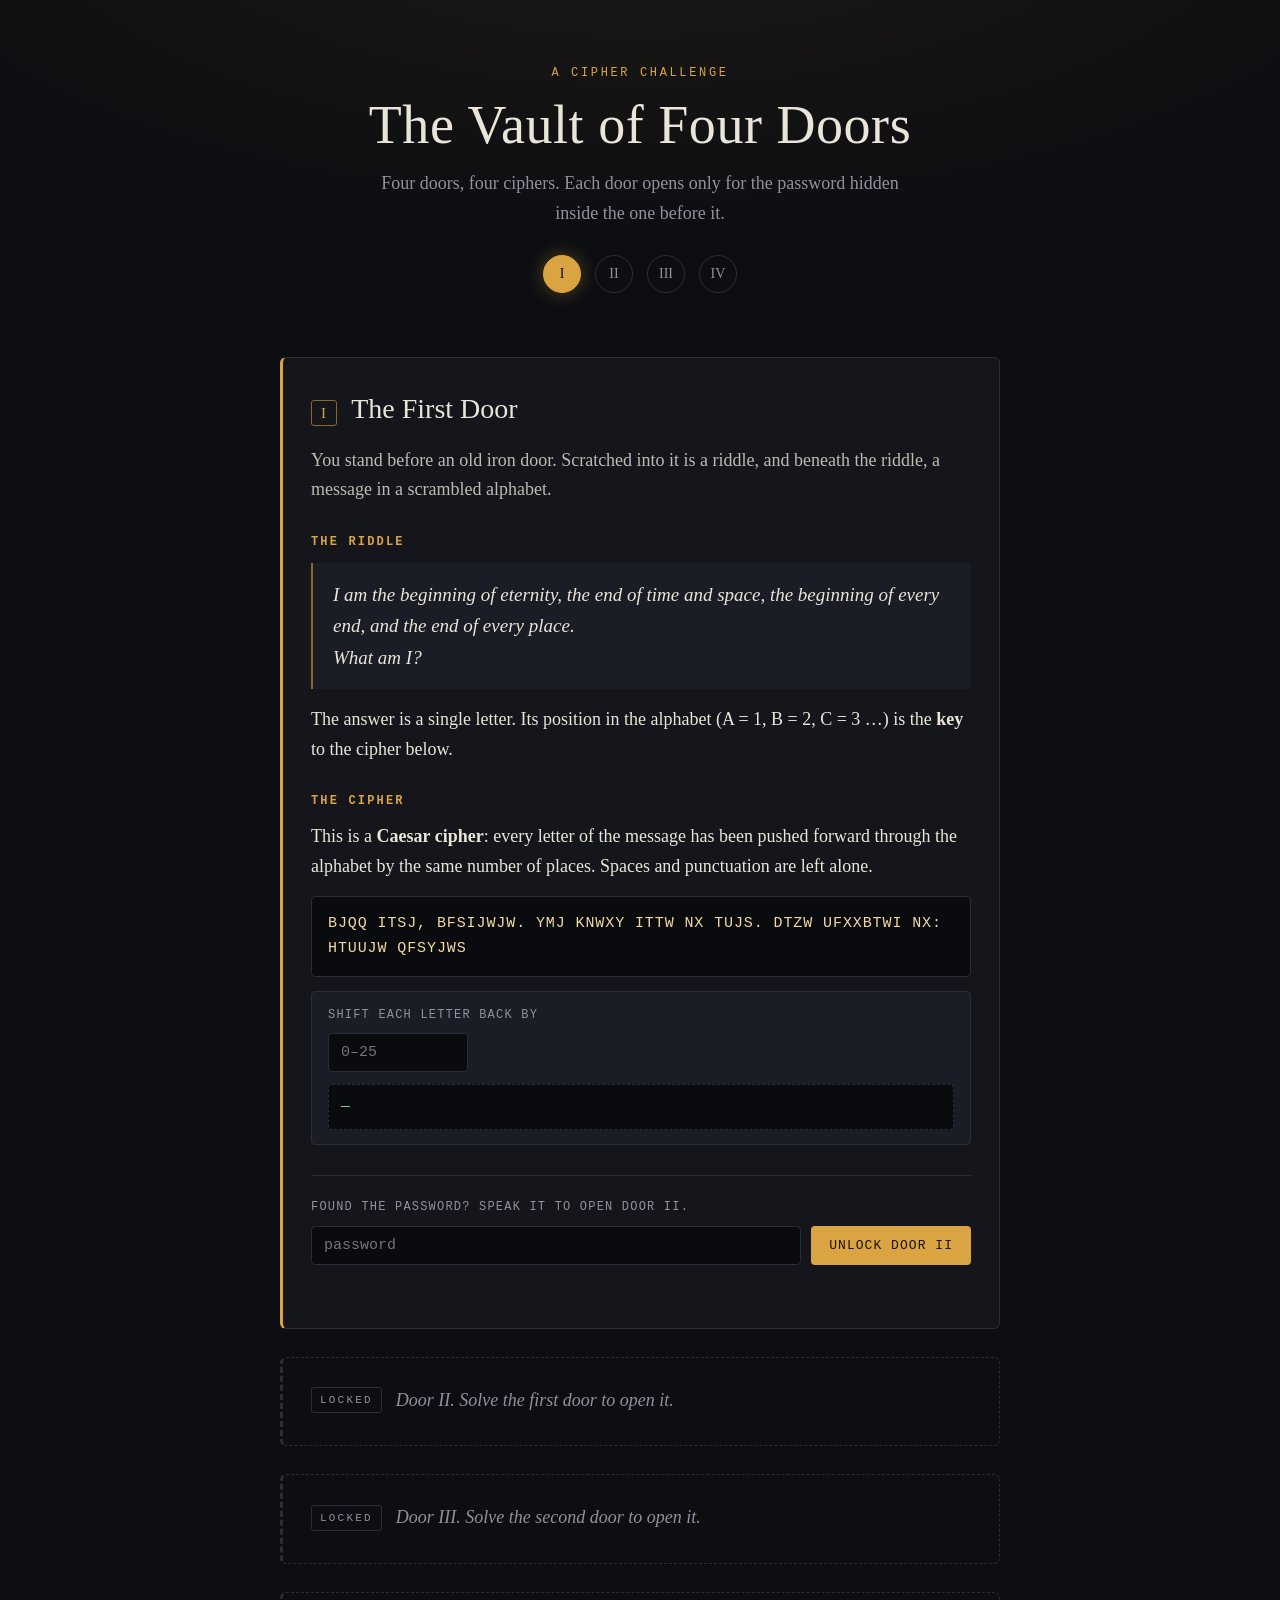
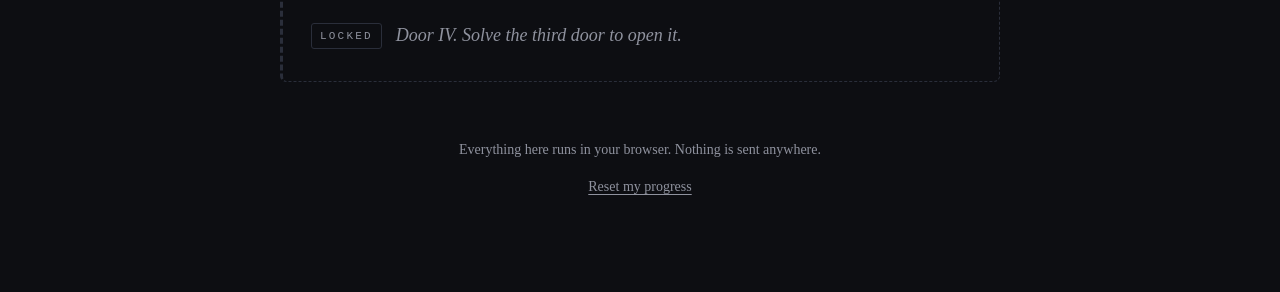
==== docs/index.html @ bec93d28 "Website Update" ====
<!doctype html>
<html lang="en">
<head>
  <meta charset="utf-8">
  <meta name="viewport" content="width=device-width, initial-scale=1">
  <title>The Vault of Four Doors</title>
  <meta name="description" content="Four doors. Four ciphers. Each opens only for the password hidden in the one before it.">
  <link rel="stylesheet" href="style.css">
</head>
<body>
  <main class="wrap">
    <header class="hero">
      <p class="eyebrow">A cipher challenge</p>
      <h1>The Vault of Four Doors</h1>
      <p class="sub">Four doors, four ciphers. Each door opens only for the password hidden inside the one before it.</p>
      <nav class="pips" aria-label="Progress">
        <span data-pip="1" class="on">I</span>
        <span data-pip="2">II</span>
        <span data-pip="3">III</span>
        <span data-pip="4">IV</span>
      </nav>
    </header>

    <noscript>
      <section class="door"><p>This vault runs entirely in your browser, so it needs JavaScript switched on.</p></section>
    </noscript>

    <!-- DOOR I: visible from the start -->
    <section class="door open" id="door-1">
      <h2><span class="num">I</span>The First Door</h2>
      <p class="lore">You stand before an old iron door. Scratched into it is a riddle, and beneath the riddle, a message in a scrambled alphabet.</p>

      <h3>The Riddle</h3>
      <blockquote class="riddle">I am the beginning of eternity, the end of time and space, the beginning of every end, and the end of every place.<br>What am I?</blockquote>
      <p>The answer is a single letter. Its position in the alphabet (A&nbsp;=&nbsp;1, B&nbsp;=&nbsp;2, C&nbsp;=&nbsp;3 &hellip;) is the <strong>key</strong> to the cipher below.</p>

      <h3>The Cipher</h3>
      <p>This is a <strong>Caesar cipher</strong>: every letter of the message has been pushed forward through the alphabet by the same number of places. Spaces and punctuation are left alone.</p>
      <pre class="cipher" id="cipher-1">Loading&hellip;</pre>
      <div class="tool" data-tool="caesar" data-source="#cipher-1">
        <label for="caesar-shift">Shift each letter back by</label>
        <input id="caesar-shift" type="number" min="0" max="25" inputmode="numeric" placeholder="0&ndash;25">
        <pre class="out" aria-live="polite">&mdash;</pre>
      </div>

      <form class="gate" data-next="2">
        <label>Found the password? Speak it to open Door II.</label>
        <div class="row">
          <input type="text" autocomplete="off" autocapitalize="off" spellcheck="false" placeholder="password" aria-label="Password for Door II">
          <button type="submit">Unlock Door II</button>
        </div>
        <p class="gate-msg" aria-live="polite"></p>
      </form>
    </section>

    <!-- DOORS II-IV: sealed until the previous password is spoken -->
    <section class="door locked" id="door-2">
      <p class="locked-msg"><span class="lock">Locked</span> Door II. Solve the first door to open it.</p>
      <div class="door-body" hidden></div>
    </section>
    <section class="door locked" id="door-3">
      <p class="locked-msg"><span class="lock">Locked</span> Door III. Solve the second door to open it.</p>
      <div class="door-body" hidden></div>
    </section>
    <section class="door locked" id="door-4">
      <p class="locked-msg"><span class="lock">Locked</span> Door IV. Solve the third door to open it.</p>
      <div class="door-body" hidden></div>
    </section>

    <footer>
      <p>Everything here runs in your browser. Nothing is sent anywhere.</p>
      <p><button type="button" class="link" id="reset">Reset my progress</button></p>
    </footer>
  </main>

  <script src="vault.js"></script>
  <script>
  (() => {
    'use strict';

    const V = window.VAULT;
    const enc = new TextEncoder();
    const dec = new TextDecoder();
    const $ = (sel, root = document) => root.querySelector(sel);

    /* ---------- small helpers ---------- */

    // Passwords are compared ignoring case, spaces and punctuation.
    const normalize = (s) => (s || '').toUpperCase().replace(/[^A-Z0-9]/g, '');
    const b64 = (s) => Uint8Array.from(atob(s.replace(/\s+/g, '')), (c) => c.charCodeAt(0));
    const hex = (buf) => [...new Uint8Array(buf)].map((b) => b.toString(16).padStart(2, '0')).join('');

    const mod26 = (n) => ((n % 26) + 26) % 26;
    const caesar = (text, shift) =>
      text.replace(/[A-Za-z]/g, (c) => {
        const base = c <= 'Z' ? 65 : 97;
        return String.fromCharCode(mod26(c.charCodeAt(0) - base + shift) + base);
      });
    function vigenereDecode(text, key) {
      const k = key.toUpperCase().replace(/[^A-Z]/g, '');
      if (!k) return null;
      let j = 0;
      return text.replace(/[A-Za-z]/g, (c) => {
        const base = c <= 'Z' ? 65 : 97;
        const shift = k.charCodeAt(j++ % k.length) - 65;
        return String.fromCharCode(mod26(c.charCodeAt(0) - base - shift) + base);
      });
    }

    /* ---------- door sealing (PBKDF2 -> AES-GCM) ---------- */

    async function openDoor(n, password) {
      const d = V.doors[n];
      try {
        const base = await crypto.subtle.importKey('raw', enc.encode(password), 'PBKDF2', false, ['deriveKey']);
        const key = await crypto.subtle.deriveKey(
          { name: 'PBKDF2', salt: b64(d.salt), iterations: V.iterations, hash: 'SHA-256' },
          base,
          { name: 'AES-GCM', length: 256 },
          false,
          ['decrypt']
        );
        const plain = await crypto.subtle.decrypt({ name: 'AES-GCM', iv: b64(d.iv) }, key, b64(d.data));
        return dec.decode(plain);
      } catch (_) {
        return null; // wrong password (the GCM tag check fails)
      }
    }

    /* ---------- progress ---------- */

    const STORE = 'vault-of-four-doors/v1';
    const loadSaved = () => { try { return JSON.parse(localStorage.getItem(STORE) || '{}'); } catch (_) { return {}; } };
    const save = (n, pass) => { try { const s = loadSaved(); s[n] = pass; localStorage.setItem(STORE, JSON.stringify(s)); } catch (_) {} };
    const clearSaved = () => { try { localStorage.removeItem(STORE); } catch (_) {} };

    function updatePips() {
      document.querySelectorAll('[data-pip]').forEach((p) => {
        const door = document.getElementById('door-' + p.dataset.pip);
        p.classList.toggle('on', door.classList.contains('open'));
      });
    }

    function renderDoor(n, html, scroll) {
      const el = document.getElementById('door-' + n);
      el.classList.remove('locked');
      el.classList.add('open');
      $('.locked-msg', el).hidden = true;
      const body = $('.door-body', el);
      body.innerHTML = html;
      body.hidden = false;
      updatePips();
      if (scroll) el.scrollIntoView({ behavior: 'smooth', block: 'start' });
    }

    /* ---------- gates (password forms) ---------- */

    document.addEventListener('submit', async (e) => {
      const form = e.target.closest('form.gate');
      if (!form) return;
      e.preventDefault();

      const n = Number(form.dataset.next);
      const msg = $('.gate-msg', form);
      const btn = $('button', form);
      const pass = normalize($('input', form).value);

      if (document.getElementById('door-' + n).classList.contains('open')) {
        msg.className = 'gate-msg good';
        msg.textContent = 'That door is already open.';
        return;
      }
      if (!pass) {
        msg.className = 'gate-msg';
        msg.textContent = 'Say something first.';
        return;
      }

      btn.disabled = true;
      msg.className = 'gate-msg';
      msg.textContent = 'Listening…';
      const html = await openDoor(n, pass);
      btn.disabled = false;

      if (html === null) {
        msg.className = 'gate-msg bad';
        msg.textContent = 'The door does not move. That is not the password.';
        return;
      }
      save(n, pass);
      msg.className = 'gate-msg good';
      msg.textContent = 'The lock turns.';
      renderDoor(n, html, true);
    });

    /* ---------- live decoder tools (Caesar, Vigenere) ---------- */

    document.addEventListener('input', (e) => {
      const tool = e.target.closest('[data-tool]');
      if (!tool) return;
      const kind = tool.dataset.tool;
      const src = $(tool.dataset.source || '#none');
      const out = $('.out', tool);
      if (!src || !out) return;

      if (kind === 'caesar') {
        const s = parseInt(e.target.value, 10);
        out.textContent = Number.isNaN(s) ? '—' : caesar(src.textContent, -s);
      } else if (kind === 'vigenere') {
        const r = vigenereDecode(src.textContent, e.target.value);
        out.textContent = r === null ? '—' : r;
      }
    });

    /* ---------- AES (OpenSSL format) and RSA tools ---------- */

    // Same format as: openssl enc -aes-256-cbc -pbkdf2 -iter 100000 -md sha256 -a
    async function opensslDecrypt(base64Text, password) {
      const raw = b64(base64Text);
      if (dec.decode(raw.slice(0, 8)) !== 'Salted__') throw new Error('bad header');
      const salt = raw.slice(8, 16);
      const ct = raw.slice(16);
      const base = await crypto.subtle.importKey('raw', enc.encode(password), 'PBKDF2', false, ['deriveBits']);
      const bits = new Uint8Array(
        await crypto.subtle.deriveBits({ name: 'PBKDF2', salt, iterations: 100000, hash: 'SHA-256' }, base, 384)
      );
      const key = await crypto.subtle.importKey('raw', bits.slice(0, 32), 'AES-CBC', false, ['decrypt']);
      const plain = await crypto.subtle.decrypt({ name: 'AES-CBC', iv: bits.slice(32, 48) }, key, ct);
      return dec.decode(plain);
    }

    function setOut(out, text, isErr) {
      out.textContent = text;
      out.classList.toggle('err', !!isErr);
    }

    document.addEventListener('click', async (e) => {
      const btn = e.target.closest('[data-action]');
      if (!btn) return;
      const body = btn.closest('.door-body');
      if (!body) return;

      if (btn.dataset.action === 'aes-decrypt') {
        const out = $('.out', btn.closest('.tool'));
        const key = $('#aes-key', body).value;
        if (!key) return setOut(out, 'Enter a key first.', true);
        btn.disabled = true;
        try {
          setOut(out, await opensslDecrypt($('#cipher-3', body).textContent, key));
        } catch (_) {
          setOut(out, 'Decryption failed. Is the key exactly right?', true);
        }
        btn.disabled = false;
      }

      if (btn.dataset.action === 'rsa-try') {
        const out = $('#rsa-out', body);
        const pem = $('#rsa-priv', body).value;
        if (!pem.trim()) return setOut(out, 'Paste a private key first.', true);
        btn.disabled = true;
        try {
          const der = b64(pem.replace(/-----[^-]+-----/g, ''));
          const key = await crypto.subtle.importKey('pkcs8', der, { name: 'RSA-OAEP', hash: 'SHA-256' }, false, ['decrypt']);
          const secret = await crypto.subtle.decrypt({ name: 'RSA-OAEP' }, key, b64($('#rsa-ct', body).textContent));
          const match = hex(await crypto.subtle.digest('SHA-256', secret)) === $('#rsa-hash', body).textContent.trim();
          setOut(out, match ? 'The secret matches. You did the impossible.' : 'That key opened the lock, but the hash does not match.', !match);
        } catch (_) {
          setOut(out, 'That private key does not open this door.', true);
        }
        btn.disabled = false;
      }
    });

    $('#reset').addEventListener('click', () => {
      clearSaved();
      location.reload();
    });

    /* ---------- start up ---------- */

    (async function init() {
      $('#cipher-1').textContent = V.door1.ciphertext;

      if (!(window.crypto && crypto.subtle)) {
        $('#door-2 .locked-msg').textContent =
          'Your browser is blocking its crypto tools. Open this page over https:// (or localhost) and try again.';
        return;
      }

      // Restore earlier progress, stopping at the first door that no longer opens.
      const saved = loadSaved();
      for (let n = 2; n <= 4; n++) {
        if (!saved[n]) break;
        const html = await openDoor(n, saved[n]);
        if (html === null) break;
        renderDoor(n, html, false);
      }
    })();
  })();
  </script>
</body>
</html>
---- docs/style.css ----
:root {
  --bg: #0d0e12;
  --panel: #14161c;
  --panel-2: #1a1d25;
  --line: #2a2e3a;
  --text: #e9e5d9;
  --muted: #8f929e;
  --accent: #d9a441;
  --accent-dim: #8a6a2b;
  --good: #7fcf9a;
  --bad: #e5807a;
  --serif: Georgia, "Iowan Old Style", "Palatino Linotype", Palatino, serif;
  --mono: ui-monospace, "SF Mono", "Cascadia Code", Menlo, Consolas, "Liberation Mono", monospace;
}

* { box-sizing: border-box; }

html { color-scheme: dark; }

body {
  margin: 0;
  background:
    radial-gradient(1200px 500px at 50% -120px, rgba(217, 164, 65, 0.09), transparent 70%),
    var(--bg);
  color: var(--text);
  font-family: var(--serif);
  font-size: 18px;
  line-height: 1.65;
  -webkit-font-smoothing: antialiased;
}

.wrap {
  max-width: 760px;
  margin: 0 auto;
  padding: 0 20px 80px;
}
.wrap.narrow { padding-top: 12vh; }

header.hero {
  padding: 64px 0 28px;
  text-align: center;
}
.eyebrow {
  font-family: var(--mono);
  font-size: 12px;
  letter-spacing: 0.22em;
  text-transform: uppercase;
  color: var(--accent);
  margin: 0 0 12px;
}
h1 {
  font-weight: 400;
  font-size: clamp(34px, 7vw, 54px);
  line-height: 1.1;
  letter-spacing: 0.01em;
  margin: 0 0 14px;
}
.sub { color: var(--muted); max-width: 520px; margin: 0 auto; }

/* progress pips */
.pips {
  display: flex;
  justify-content: center;
  gap: 14px;
  margin: 26px 0 8px;
}
.pips span {
  width: 38px; height: 38px;
  display: grid; place-items: center;
  border: 1px solid var(--line);
  border-radius: 50%;
  font-family: var(--serif);
  font-size: 14px;
  color: var(--muted);
  transition: all 0.4s ease;
}
.pips span.on {
  color: #1a1305;
  background: var(--accent);
  border-color: var(--accent);
  box-shadow: 0 0 18px rgba(217, 164, 65, 0.35);
}

/* doors */
.door {
  position: relative;
  margin-top: 28px;
  padding: 28px 28px 30px;
  background: var(--panel);
  border: 1px solid var(--line);
  border-left: 3px solid var(--accent);
  border-radius: 6px;
}
.door.locked {
  border-left-color: var(--line);
  background: transparent;
  border-style: dashed;
  border-left-style: dashed;
}
.locked-msg {
  margin: 0;
  display: flex; align-items: center; gap: 14px;
  color: var(--muted);
  font-style: italic;
}
.locked-msg .lock {
  font-family: var(--mono);
  font-style: normal;
  font-size: 11px;
  letter-spacing: 0.2em;
  text-transform: uppercase;
  padding: 3px 8px;
  border: 1px solid var(--line);
  border-radius: 3px;
}
.door-body[hidden] { display: none; }

h2 {
  font-weight: 400;
  font-size: 28px;
  margin: 0 0 14px;
  display: flex; align-items: baseline; gap: 14px;
}
h2 .num {
  font-size: 15px;
  color: var(--accent);
  border: 1px solid var(--accent-dim);
  border-radius: 3px;
  padding: 0 9px;
  letter-spacing: 0.08em;
}
h3 {
  font-family: var(--mono);
  font-size: 12px;
  font-weight: 600;
  letter-spacing: 0.18em;
  text-transform: uppercase;
  color: var(--accent);
  margin: 28px 0 10px;
}

p { margin: 0 0 14px; }
.lore { color: #bdbab0; }

blockquote.riddle {
  margin: 0 0 16px;
  padding: 16px 20px;
  background: var(--panel-2);
  border-left: 2px solid var(--accent-dim);
  font-style: italic;
  font-size: 19px;
}

.note { color: #bdbab0; }
.clue {
  padding: 10px 14px;
  background: rgba(217, 164, 65, 0.07);
  border: 1px solid rgba(217, 164, 65, 0.25);
  border-radius: 4px;
  font-size: 16px;
}

/* the hidden link: looks exactly like the surrounding text until hovered */
a.whisper {
  color: inherit;
  text-decoration: none;
  cursor: text;
}
a.whisper:hover, a.whisper:focus-visible {
  color: var(--accent);
  cursor: pointer;
}

pre {
  font-family: var(--mono);
  margin: 0;
}
pre.cipher, pre.code {
  padding: 14px 16px;
  background: #0a0b0e;
  border: 1px solid var(--line);
  border-radius: 4px;
  font-size: 15px;
  line-height: 1.7;
  letter-spacing: 0.06em;
  color: #f1d9a3;
  white-space: pre-wrap;
  word-break: break-all;
}
pre.cipher.small { font-size: 12.5px; letter-spacing: 0.02em; line-height: 1.5; }
pre.code { color: var(--text); letter-spacing: 0; font-size: 13.5px; }
code { font-family: var(--mono); font-size: 0.88em; word-break: break-all; }

/* tools */
.tool {
  margin: 14px 0 6px;
  padding: 14px 16px;
  background: var(--panel-2);
  border: 1px solid var(--line);
  border-radius: 4px;
}
.tool label, .gate label {
  display: block;
  font-family: var(--mono);
  font-size: 12px;
  letter-spacing: 0.1em;
  text-transform: uppercase;
  color: var(--muted);
  margin-bottom: 8px;
}
.out {
  margin-top: 12px;
  min-height: 1.6em;
  padding: 10px 12px;
  background: #0a0b0e;
  border: 1px dashed var(--line);
  border-radius: 4px;
  color: var(--good);
  font-size: 14.5px;
  white-space: pre-wrap;
  word-break: break-word;
}
.out.err { color: var(--bad); }

input[type="text"], input[type="number"], textarea {
  width: 100%;
  padding: 10px 12px;
  background: #0a0b0e;
  border: 1px solid var(--line);
  border-radius: 4px;
  color: var(--text);
  font-family: var(--mono);
  font-size: 15px;
}
textarea { resize: vertical; }
input:focus, textarea:focus {
  outline: none;
  border-color: var(--accent);
  box-shadow: 0 0 0 3px rgba(217, 164, 65, 0.15);
}
.tool input[type="number"] { max-width: 140px; }

.row { display: flex; gap: 10px; flex-wrap: wrap; }
.row input { flex: 1 1 220px; width: auto; }

button, .back {
  font-family: var(--mono);
  font-size: 13px;
  letter-spacing: 0.08em;
  text-transform: uppercase;
  padding: 10px 18px;
  background: var(--accent);
  color: #1a1305;
  border: 0;
  border-radius: 4px;
  cursor: pointer;
  text-decoration: none;
  display: inline-block;
}
button:hover, .back:hover { filter: brightness(1.1); }
button:disabled { opacity: 0.5; cursor: wait; }
button:focus-visible, .back:focus-visible { outline: 2px solid var(--text); outline-offset: 2px; }

/* gate */
.gate {
  margin-top: 30px;
  padding-top: 22px;
  border-top: 1px solid var(--line);
}
.gate-msg { min-height: 1.5em; margin: 10px 0 0; font-size: 15px; color: var(--muted); }
.gate-msg.bad { color: var(--bad); }
.gate-msg.good { color: var(--good); }

details {
  margin-top: 16px;
  color: #bdbab0;
  font-size: 16px;
}
summary { cursor: pointer; color: var(--muted); font-style: italic; }
summary:hover { color: var(--text); }
details[open] summary { margin-bottom: 10px; }
details.giveup { margin-top: 28px; padding-top: 18px; border-top: 1px solid var(--line); }

dl.params {
  display: grid;
  grid-template-columns: max-content 1fr;
  gap: 4px 20px;
  margin: 18px 0 0;
  font-size: 15px;
}
dl.params dt { color: var(--muted); }
dl.params dd { margin: 0; }

footer {
  margin-top: 56px;
  text-align: center;
  color: var(--muted);
  font-size: 14px;
}
footer button.link {
  background: none; color: var(--muted);
  padding: 0; text-transform: none; letter-spacing: 0;
  font-family: var(--serif); font-size: 14px;
  text-decoration: underline; text-underline-offset: 3px;
}

.keybox {
  display: inline-block;
  margin: 8px 0 6px;
  padding: 16px 26px;
  background: #0a0b0e;
  border: 1px solid var(--accent-dim);
  border-radius: 4px;
  font-size: 24px;
  color: var(--accent);
  letter-spacing: 0.04em;
  user-select: all;
}

noscript .door { border-left-color: var(--bad); }

@media (max-width: 560px) {
  body { font-size: 17px; }
  .door { padding: 22px 18px 24px; }
  h2 { font-size: 24px; }
}

@media (prefers-reduced-motion: reduce) {
  * { transition: none !important; scroll-behavior: auto !important; }
}
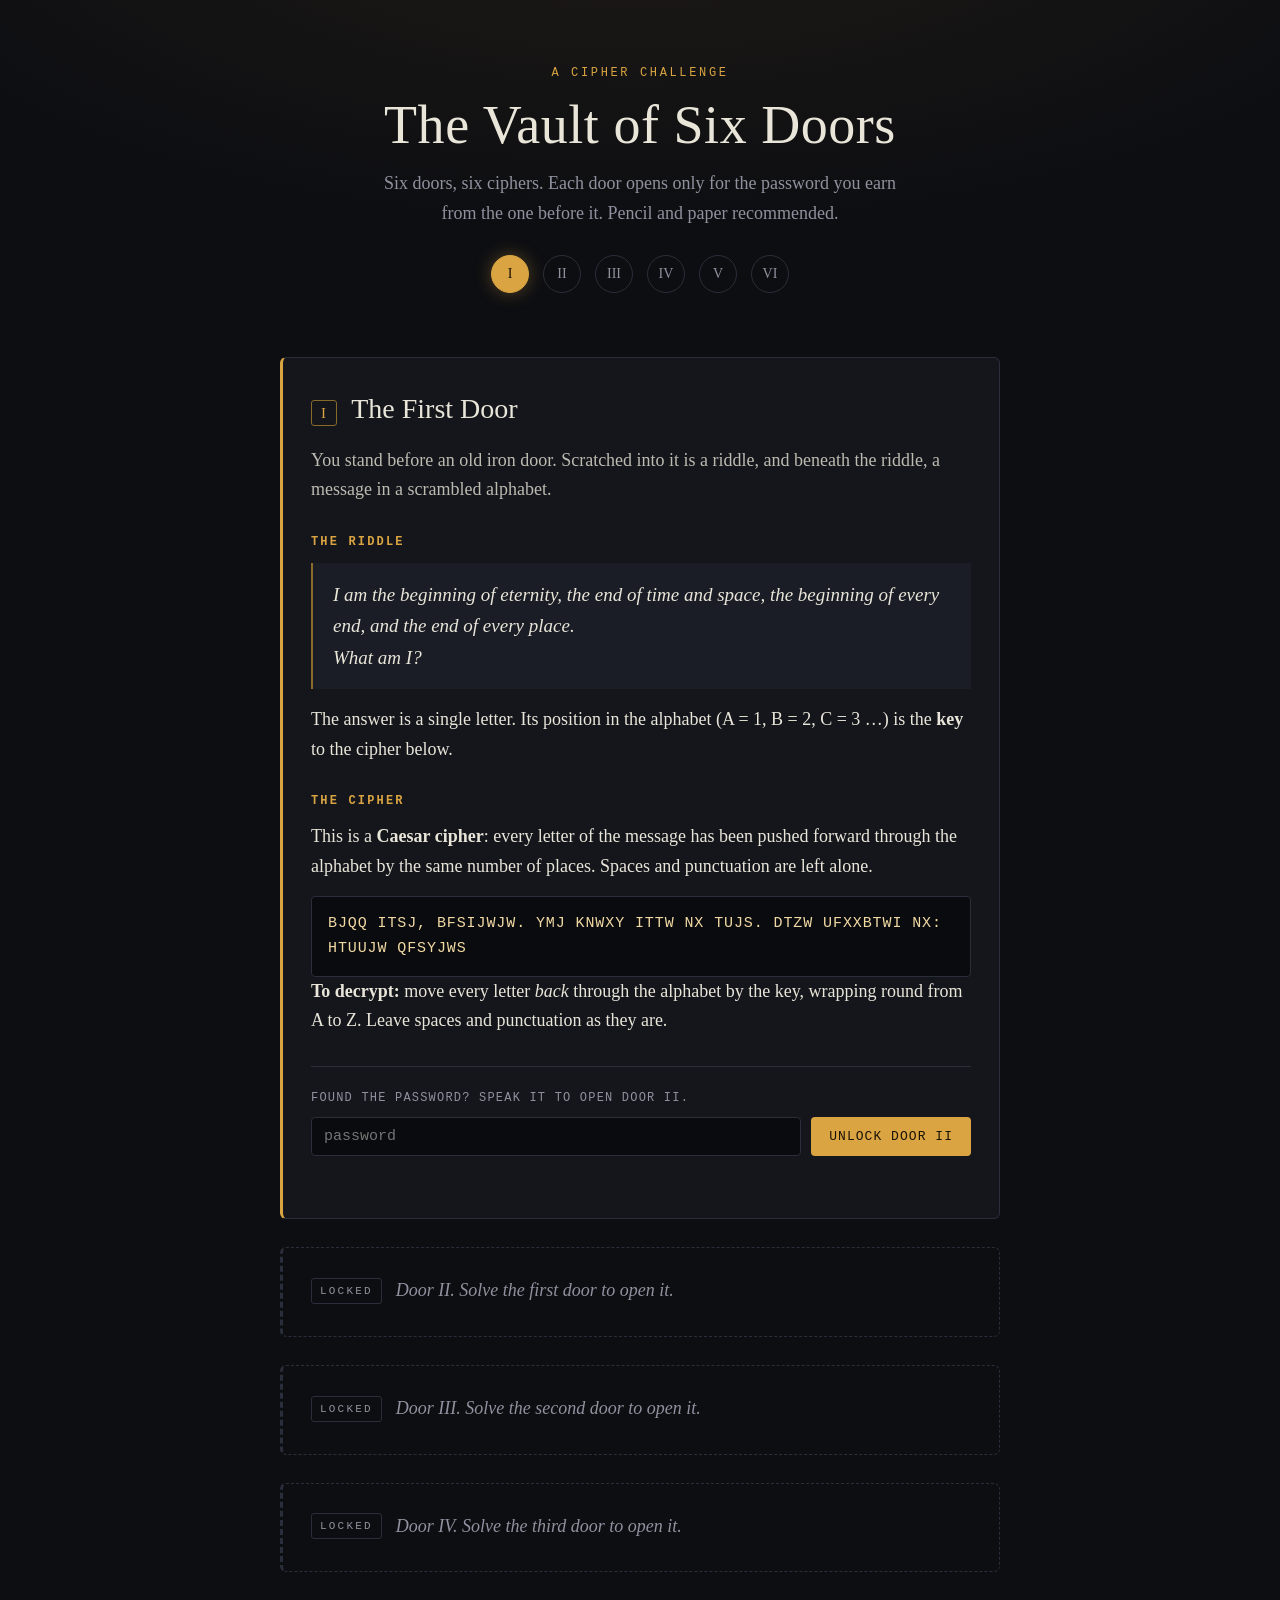
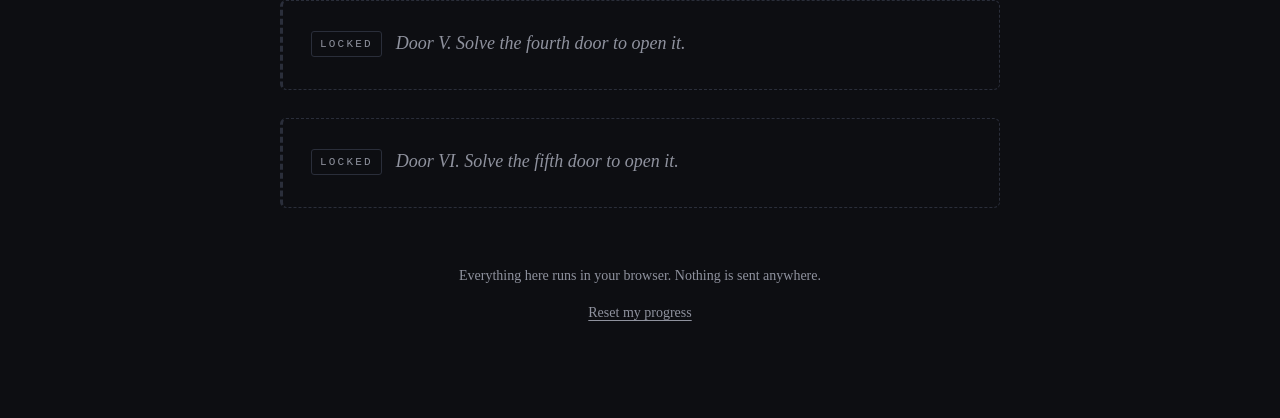
==== commit f550ee25: "V2" ====
--- a/docs/index.html
+++ b/docs/index.html
@@ -3,21 +3,23 @@
 <head>
   <meta charset="utf-8">
   <meta name="viewport" content="width=device-width, initial-scale=1">
-  <title>The Vault of Four Doors</title>
-  <meta name="description" content="Four doors. Four ciphers. Each opens only for the password hidden in the one before it.">
+  <title>The Vault of Six Doors</title>
+  <meta name="description" content="Six doors. Six ciphers. Each opens only for the password you earn from the one before it.">
   <link rel="stylesheet" href="style.css">
 </head>
 <body>
   <main class="wrap">
     <header class="hero">
       <p class="eyebrow">A cipher challenge</p>
-      <h1>The Vault of Four Doors</h1>
-      <p class="sub">Four doors, four ciphers. Each door opens only for the password hidden inside the one before it.</p>
+      <h1>The Vault of Six Doors</h1>
+      <p class="sub">Six doors, six ciphers. Each door opens only for the password you earn from the one before it. Pencil and paper recommended.</p>
       <nav class="pips" aria-label="Progress">
         <span data-pip="1" class="on">I</span>
         <span data-pip="2">II</span>
         <span data-pip="3">III</span>
         <span data-pip="4">IV</span>
+        <span data-pip="5">V</span>
+        <span data-pip="6">VI</span>
       </nav>
     </header>
 
@@ -37,11 +39,7 @@
       <h3>The Cipher</h3>
       <p>This is a <strong>Caesar cipher</strong>: every letter of the message has been pushed forward through the alphabet by the same number of places. Spaces and punctuation are left alone.</p>
       <pre class="cipher" id="cipher-1">Loading&hellip;</pre>
-      <div class="tool" data-tool="caesar" data-source="#cipher-1">
-        <label for="caesar-shift">Shift each letter back by</label>
-        <input id="caesar-shift" type="number" min="0" max="25" inputmode="numeric" placeholder="0&ndash;25">
-        <pre class="out" aria-live="polite">&mdash;</pre>
-      </div>
+      <p><strong>To decrypt:</strong> move every letter <em>back</em> through the alphabet by the key, wrapping round from A to Z. Leave spaces and punctuation as they are.</p>
 
       <form class="gate" data-next="2">
         <label>Found the password? Speak it to open Door II.</label>
@@ -66,6 +64,14 @@
       <p class="locked-msg"><span class="lock">Locked</span> Door IV. Solve the third door to open it.</p>
       <div class="door-body" hidden></div>
     </section>
+    <section class="door locked" id="door-5">
+      <p class="locked-msg"><span class="lock">Locked</span> Door V. Solve the fourth door to open it.</p>
+      <div class="door-body" hidden></div>
+    </section>
+    <section class="door locked" id="door-6">
+      <p class="locked-msg"><span class="lock">Locked</span> Door VI. Solve the fifth door to open it.</p>
+      <div class="door-body" hidden></div>
+    </section>
 
     <footer>
       <p>Everything here runs in your browser. Nothing is sent anywhere.</p>
@@ -90,22 +96,43 @@
     const b64 = (s) => Uint8Array.from(atob(s.replace(/\s+/g, '')), (c) => c.charCodeAt(0));
     const hex = (buf) => [...new Uint8Array(buf)].map((b) => b.toString(16).padStart(2, '0')).join('');
 
-    const mod26 = (n) => ((n % 26) + 26) % 26;
-    const caesar = (text, shift) =>
-      text.replace(/[A-Za-z]/g, (c) => {
-        const base = c <= 'Z' ? 65 : 97;
-        return String.fromCharCode(mod26(c.charCodeAt(0) - base + shift) + base);
+    /* ---------- Vigenere table (a reference only; it does no work for the student) ---------- */
+
+    const ALPHA = 'ABCDEFGHIJKLMNOPQRSTUVWXYZ';
+
+    function buildTabula(root) {
+      root.querySelectorAll('[data-tabula]').forEach((host) => {
+        let h = '<div class="tabula-wrap"><table class="tabula" aria-label="Vigenère table">';
+        h += '<thead><tr><th class="corner" aria-hidden="true"></th>';
+        for (let c = 0; c < 26; c++) h += `<th scope="col" data-c="${c}">${ALPHA[c]}</th>`;
+        h += '</tr></thead><tbody>';
+        for (let r = 0; r < 26; r++) {
+          h += `<tr><th scope="row" data-r="${r}">${ALPHA[r]}</th>`;
+          for (let c = 0; c < 26; c++) h += `<td data-r="${r}" data-c="${c}">${ALPHA[(r + c) % 26]}</td>`;
+          h += '</tr>';
+        }
+        h += '</tbody></table></div>';
+        h += '<p class="tabula-hint">Tap or hover over any square to highlight its row and column.</p>';
+        host.innerHTML = h;
       });
-    function vigenereDecode(text, key) {
-      const k = key.toUpperCase().replace(/[^A-Z]/g, '');
-      if (!k) return null;
-      let j = 0;
-      return text.replace(/[A-Za-z]/g, (c) => {
-        const base = c <= 'Z' ? 65 : 97;
-        const shift = k.charCodeAt(j++ % k.length) - 65;
-        return String.fromCharCode(mod26(c.charCodeAt(0) - base - shift) + base);
-      });
-    }
+    }
+
+    // Highlight the row and column under the pointer, to help the eye follow along.
+    function highlightTabula(e) {
+      const cell = e.target.closest('.tabula [data-r], .tabula [data-c]');
+      if (!cell) return;
+      const table = cell.closest('table');
+      const { r, c } = cell.dataset;
+      (table._lit || []).forEach((x) => x.classList.remove('hl', 'hl-x'));
+      const sel = [];
+      if (r !== undefined) sel.push(`[data-r="${r}"]`);
+      if (c !== undefined) sel.push(`[data-c="${c}"]`);
+      table._lit = [...table.querySelectorAll(sel.join(','))];
+      table._lit.forEach((x) => x.classList.add('hl'));
+      if (r !== undefined && c !== undefined) cell.classList.add('hl-x');
+    }
+    document.addEventListener('mouseover', highlightTabula);
+    document.addEventListener('click', highlightTabula);
 
     /* ---------- door sealing (PBKDF2 -> AES-GCM) ---------- */
 
@@ -148,6 +175,7 @@
       $('.locked-msg', el).hidden = true;
       const body = $('.door-body', el);
       body.innerHTML = html;
+      buildTabula(body);
       body.hidden = false;
       updatePips();
       if (scroll) el.scrollIntoView({ behavior: 'smooth', block: 'start' });
@@ -184,32 +212,13 @@
 
       if (html === null) {
         msg.className = 'gate-msg bad';
-        msg.textContent = 'The door does not move. That is not the password.';
+        msg.textContent = form.dataset.wrong || 'The door does not move. That is not the password.';
         return;
       }
       save(n, pass);
       msg.className = 'gate-msg good';
       msg.textContent = 'The lock turns.';
       renderDoor(n, html, true);
-    });
-
-    /* ---------- live decoder tools (Caesar, Vigenere) ---------- */
-
-    document.addEventListener('input', (e) => {
-      const tool = e.target.closest('[data-tool]');
-      if (!tool) return;
-      const kind = tool.dataset.tool;
-      const src = $(tool.dataset.source || '#none');
-      const out = $('.out', tool);
-      if (!src || !out) return;
-
-      if (kind === 'caesar') {
-        const s = parseInt(e.target.value, 10);
-        out.textContent = Number.isNaN(s) ? '—' : caesar(src.textContent, -s);
-      } else if (kind === 'vigenere') {
-        const r = vigenereDecode(src.textContent, e.target.value);
-        out.textContent = r === null ? '—' : r;
-      }
     });
 
     /* ---------- AES (OpenSSL format) and RSA tools ---------- */
@@ -246,7 +255,7 @@
         if (!key) return setOut(out, 'Enter a key first.', true);
         btn.disabled = true;
         try {
-          setOut(out, await opensslDecrypt($('#cipher-3', body).textContent, key));
+          setOut(out, await opensslDecrypt($('#cipher-5', body).textContent, key));
         } catch (_) {
           setOut(out, 'Decryption failed. Is the key exactly right?', true);
         }
@@ -289,7 +298,7 @@
 
       // Restore earlier progress, stopping at the first door that no longer opens.
       const saved = loadSaved();
-      for (let n = 2; n <= 4; n++) {
+      for (let n = 2; n <= 6; n++) {
         if (!saved[n]) break;
         const html = await openDoor(n, saved[n]);
         if (html === null) break;
--- a/docs/style.css
+++ b/docs/style.css
@@ -261,6 +261,44 @@
 button:disabled { opacity: 0.5; cursor: wait; }
 button:focus-visible, .back:focus-visible { outline: 2px solid var(--text); outline-offset: 2px; }
 
+/* Vigenere table */
+.tabula-wrap {
+  overflow-x: auto;
+  margin: 14px 0 6px;
+  padding: 10px;
+  background: #0a0b0e;
+  border: 1px solid var(--line);
+  border-radius: 4px;
+  -webkit-overflow-scrolling: touch;
+}
+table.tabula {
+  border-collapse: collapse;
+  margin: 0 auto;
+  font-family: var(--mono);
+  font-size: 13px;
+  line-height: 1;
+  text-align: center;
+  user-select: none;
+}
+.tabula th, .tabula td {
+  width: 24px;
+  height: 24px;
+  min-width: 24px;
+  padding: 0;
+  border: 1px solid #1c1f29;
+}
+.tabula td { color: #cfc9b8; cursor: crosshair; }
+.tabula thead th, .tabula tbody th {
+  color: var(--accent);
+  font-weight: 700;
+  background: var(--panel-2);
+}
+.tabula .corner { background: transparent; border-color: transparent; }
+.tabula .hl { background: rgba(217, 164, 65, 0.18); }
+.tabula th.hl { background: rgba(217, 164, 65, 0.35); color: #fff3d6; }
+.tabula td.hl-x { background: var(--accent); color: #1a1305; font-weight: 700; }
+.tabula-hint { margin: 6px 0 0; font-size: 14px; color: var(--muted); font-style: italic; }
+
 /* gate */
 .gate {
   margin-top: 30px;
